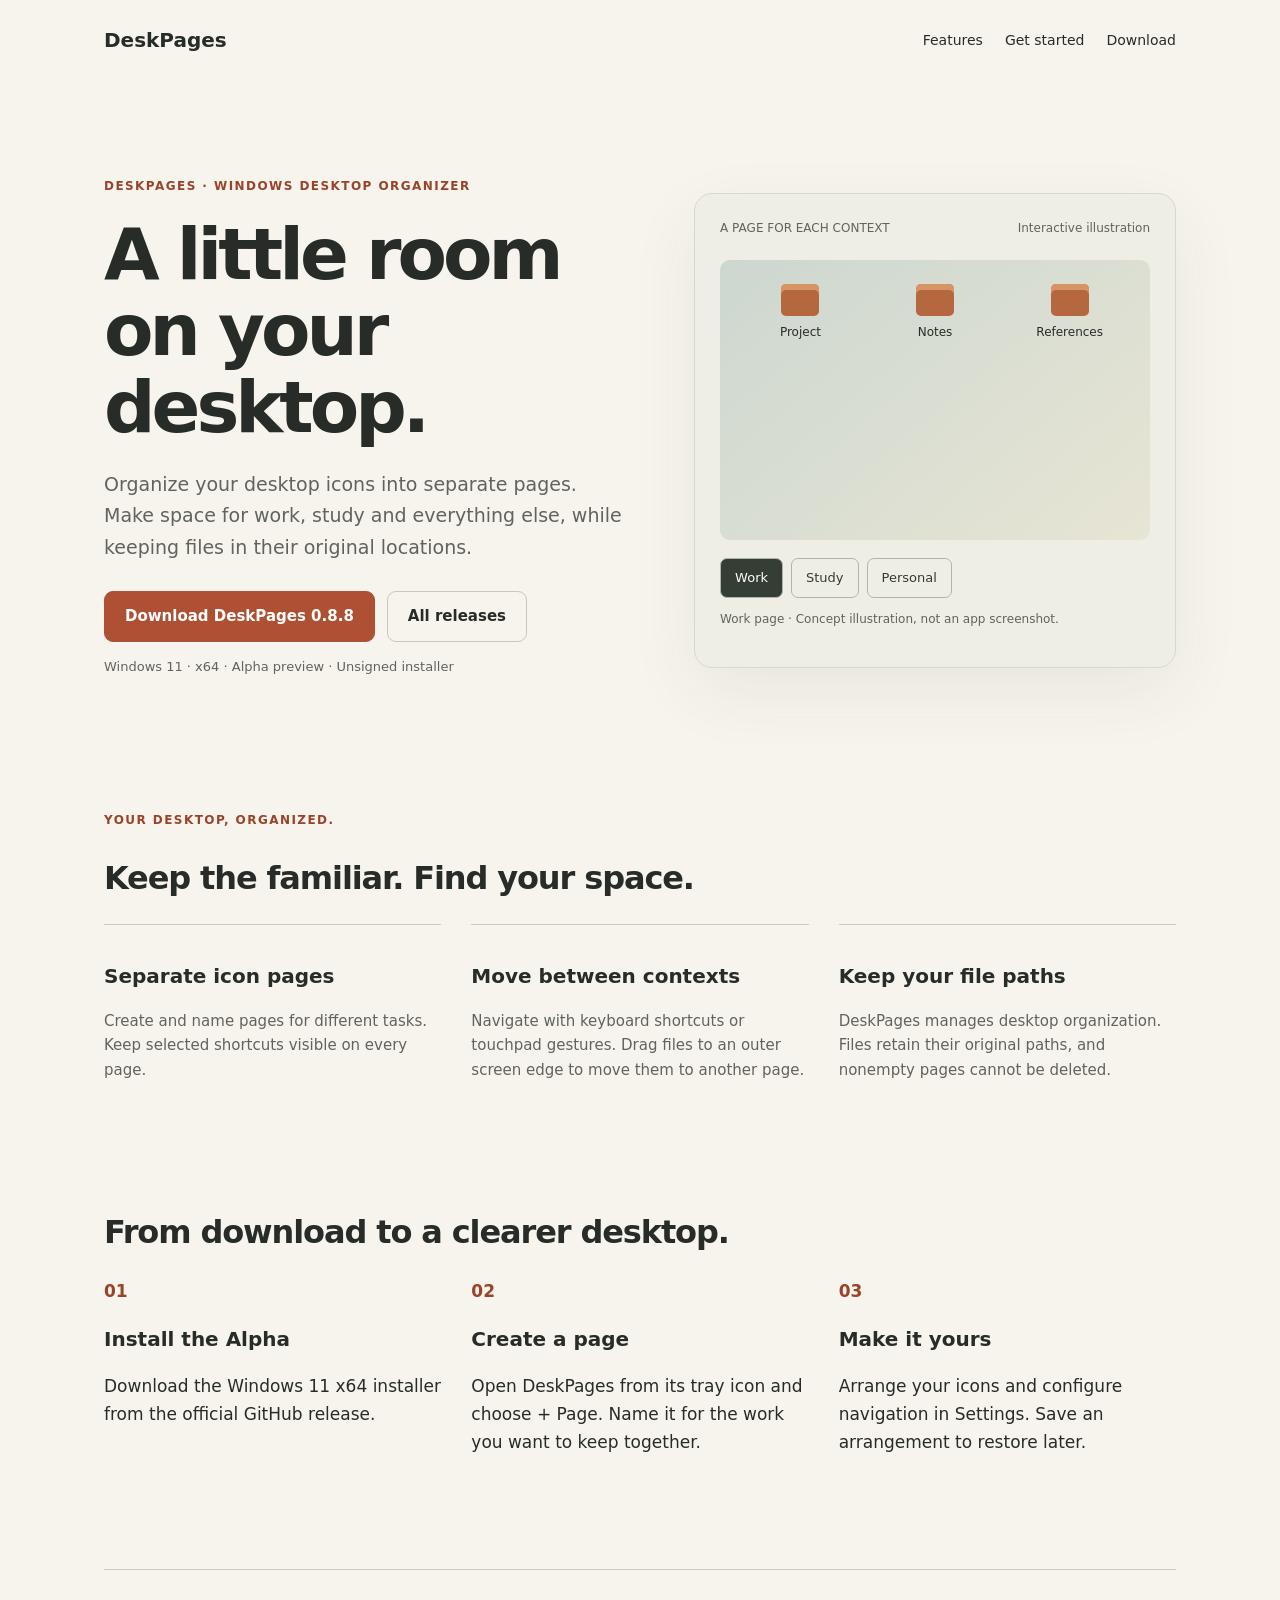
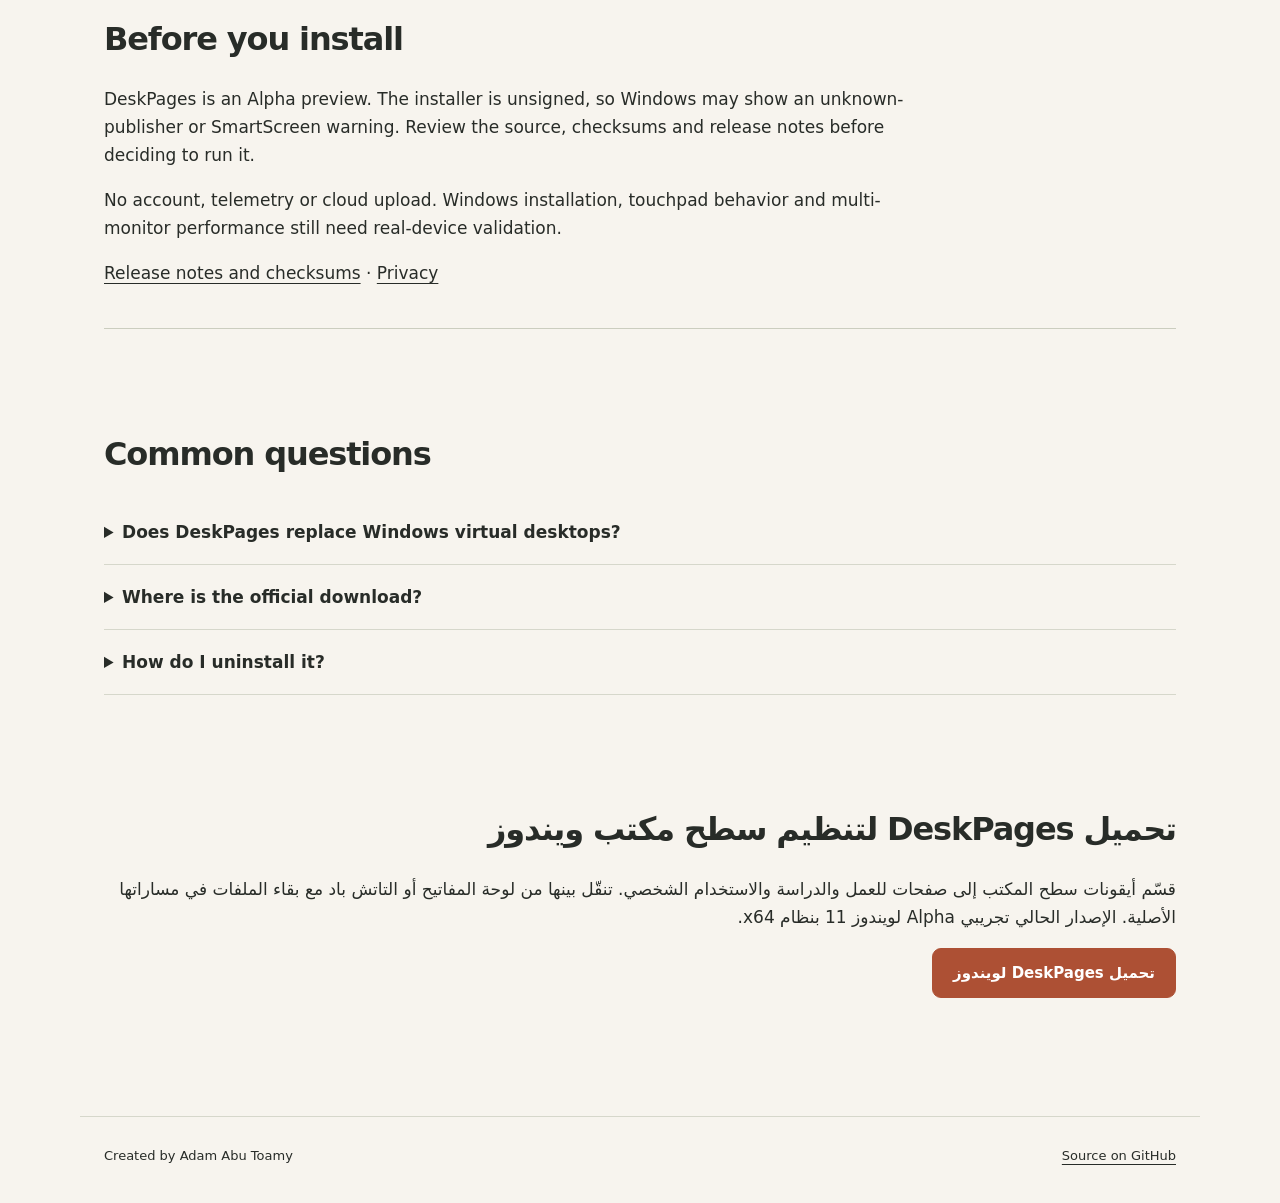
==== docs/index.html @ e6c49f16 "Add public download website and GitHub Pages deployment" ====
<!doctype html>
<html lang="en"><head><meta charset="utf-8"><meta name="viewport" content="width=device-width,initial-scale=1"><title>DeskPages — Download for Windows 11</title><meta name="description" content="Download DeskPages for Windows 11. Organize desktop icons into pages, switch with keyboard or touchpad, and keep files in their original locations."><meta name="robots" content="index,follow"><link rel="canonical" href="https://adamabutoamy.github.io/DeskPages/"><meta property="og:type" content="website"><meta property="og:title" content="DeskPages — Download for Windows 11"><meta property="og:description" content="Download DeskPages for Windows 11. Organize desktop icons into pages, switch with keyboard or touchpad, and keep files in their original locations."><meta property="og:url" content="https://adamabutoamy.github.io/DeskPages/"><meta name="twitter:card" content="summary"><link rel="stylesheet" href="marketing.css"><script type="application/ld+json">{"@context": "https://schema.org", "@type": "SoftwareApplication", "name": "DeskPages", "url": "https://adamabutoamy.github.io/DeskPages/", "downloadUrl": "https://github.com/AdamAbuToamy/DeskPages/releases/download/v0.8.8-alpha.1/DeskPages-Setup-0.8.8.exe", "softwareVersion": "0.8.8 Alpha", "operatingSystem": "Windows 11 x64", "applicationCategory": "UtilitiesApplication", "description": "Download DeskPages for Windows 11. Organize desktop icons into pages, switch with keyboard or touchpad, and keep files in their original locations.", "author": {"@type": "Person", "name": "Adam Abu Toamy"}}</script></head><body><header><a class="brand" href="https://adamabutoamy.github.io/DeskPages/">DeskPages</a><nav aria-label="Main navigation"><a href="#features">Features</a><a href="#getting-started">Get started</a><a href="#download">Download</a></nav></header><main><section class="hero"><div><span class="eyebrow">DeskPages · Windows desktop organizer</span><h1>A little room<br>on your desktop.</h1><p class="lead">Organize your desktop icons into separate pages. Make space for work, study and everything else, while keeping files in their original locations.</p><div class="actions"><a class="button primary" id="download" href="https://github.com/AdamAbuToamy/DeskPages/releases/download/v0.8.8-alpha.1/DeskPages-Setup-0.8.8.exe">Download DeskPages 0.8.8</a><a class="button" href="https://github.com/AdamAbuToamy/DeskPages/releases">All releases</a></div><p class="small">Windows 11 · x64 · Alpha preview · Unsigned installer</p></div><div class="preview"><div class="preview-top"><span>A PAGE FOR EACH CONTEXT</span><span>Interactive illustration</span></div><div class="desktop" id="desktop"><div class="icon"><span></span>Project</div><div class="icon"><span></span>Notes</div><div class="icon"><span></span>References</div></div><div class="demo-tabs" role="group" aria-label="Example desktop pages"><button type="button" aria-pressed="true" data-page="Work">Work</button><button type="button" aria-pressed="false" data-page="Study">Study</button><button type="button" aria-pressed="false" data-page="Personal">Personal</button></div><p class="caption" id="demo-caption" aria-live="polite">Work page · Concept illustration, not an app screenshot.</p></div></section>
<section class="content" id="features"><span class="eyebrow">Your desktop, organized.</span><h2>Keep the familiar. Find your space.</h2><div class="grid"><article><h3>Separate icon pages</h3><p>Create and name pages for different tasks. Keep selected shortcuts visible on every page.</p></article><article><h3>Move between contexts</h3><p>Navigate with keyboard shortcuts or touchpad gestures. Drag files to an outer screen edge to move them to another page.</p></article><article><h3>Keep your file paths</h3><p>DeskPages manages desktop organization. Files retain their original paths, and nonempty pages cannot be deleted.</p></article></div></section>
<section class="content" id="getting-started"><h2>From download to a clearer desktop.</h2><ol class="steps"><li><h3>Install the Alpha</h3><p>Download the Windows 11 x64 installer from the official GitHub release.</p></li><li><h3>Create a page</h3><p>Open DeskPages from its tray icon and choose + Page. Name it for the work you want to keep together.</p></li><li><h3>Make it yours</h3><p>Arrange your icons and configure navigation in Settings. Save an arrangement to restore later.</p></li></ol></section>
<section class="callout" id="download-notes"><h2>Before you install</h2><p>DeskPages is an Alpha preview. The installer is unsigned, so Windows may show an unknown-publisher or SmartScreen warning. Review the source, checksums and release notes before deciding to run it.</p><p>No account, telemetry or cloud upload. Windows installation, touchpad behavior and multi-monitor performance still need real-device validation.</p><p><a href="https://github.com/AdamAbuToamy/DeskPages/releases/tag/v0.8.8-alpha.1">Release notes and checksums</a> · <a href="https://github.com/AdamAbuToamy/DeskPages/blob/main/PRIVACY.txt">Privacy</a></p></section>
<section class="content"><h2>Common questions</h2><details><summary>Does DeskPages replace Windows virtual desktops?</summary><p>DeskPages organizes the icons on your original desktop into pages. It is focused on desktop files and shortcuts.</p></details><details><summary>Where is the official download?</summary><p>The download button links directly to the installer attached to the official AdamAbuToamy/DeskPages GitHub release. All releases also remain available on GitHub.</p></details><details><summary>How do I uninstall it?</summary><p>Uninstall through Windows Settings. If the agent is unavailable, use DeskPagesRescue.exe. Do not manually remove page metadata while icons are hidden.</p></details></section>
<section class="content arabic" lang="ar"><h2>تحميل DeskPages لتنظيم سطح مكتب ويندوز</h2><p>قسّم أيقونات سطح المكتب إلى صفحات للعمل والدراسة والاستخدام الشخصي. تنقّل بينها من لوحة المفاتيح أو التاتش باد مع بقاء الملفات في مساراتها الأصلية. الإصدار الحالي تجريبي Alpha لويندوز 11 بنظام x64.</p><a class="button primary" href="https://github.com/AdamAbuToamy/DeskPages/releases/download/v0.8.8-alpha.1/DeskPages-Setup-0.8.8.exe" data-download>تحميل DeskPages لويندوز</a></section>
<script src="demo.js" defer></script></main><footer><span>Created by Adam Abu Toamy</span><a href="https://github.com/AdamAbuToamy/DeskPages">Source on GitHub</a></footer></body></html>
---- docs/marketing.css ----
*{box-sizing:border-box}html{scroll-behavior:smooth}body{margin:0;background:#f7f4ee;color:#282c28;font:17px/1.65 system-ui,-apple-system,Segoe UI,sans-serif}a{color:inherit;text-underline-offset:4px}a:focus-visible,button:focus-visible{outline:3px solid #ac4e31;outline-offset:5px}header,main,footer{max-width:1120px;margin:auto;padding:24px}header{display:flex;align-items:center;justify-content:space-between;gap:20px}.brand{font-size:20px;font-weight:750;text-decoration:none}nav{display:flex;gap:22px;flex-wrap:wrap}nav a{text-decoration:none;font-size:14px}.hero{padding:65px 0 70px;display:grid;grid-template-columns:1.1fr 1fr;gap:60px;align-items:center}.eyebrow{color:#99432b;letter-spacing:.12em;font-size:12px;font-weight:750;text-transform:uppercase}h1{font-size:clamp(42px,6vw,72px);line-height:1.06;letter-spacing:-.055em;margin:18px 0 24px}h2{font-size:32px;line-height:1.2;letter-spacing:-.035em}h3{font-size:20px;line-height:1.3}.lead{font-size:19px;color:#60645c;max-width:520px}.actions{display:flex;flex-wrap:wrap;gap:12px;margin:28px 0 14px}.button{display:inline-block;border:1px solid #c8c8bb;border-radius:9px;padding:12px 20px;text-decoration:none;font-weight:650;font-size:15px}.primary{background:#ad5034;color:white;border-color:#ad5034}.small{font-size:13px;color:#60645c}.preview{border:1px solid #d8d8cc;border-radius:18px;padding:25px;background:#eeeee5;box-shadow:0 24px 70px #38382612}.preview-top{display:flex;justify-content:space-between;font-size:12px;color:#60645c;margin-bottom:22px}.demo-card{background:#fffef9;border:1px solid #deded1;padding:23px;border-radius:12px;margin:12px 0}.pill{font-size:11px;text-transform:uppercase;letter-spacing:.07em;background:#e9eee3;color:#47563d;padding:5px 9px;border-radius:20px}.demo-card h3{margin-bottom:18px}.demo-card p{font-size:14px;margin:8px 0}.next{border-top:1px solid #e4e4da;padding-top:14px}.grid{display:grid;grid-template-columns:repeat(3,1fr);gap:30px}.grid article{border-top:1px solid #cbcdbf;padding-top:18px}.grid p{font-size:15px;color:#60645c}section.content{padding:44px 0}.steps{counter-reset:item;list-style:none;padding:0;display:grid;grid-template-columns:repeat(3,1fr);gap:30px}.steps li:before{counter-increment:item;content:'0' counter(item);display:block;color:#99432b;font-weight:700}.callout{border-top:1px solid #cbcdbf;border-bottom:1px solid #cbcdbf;margin:35px 0;padding:24px 0}.callout p{max-width:820px}details{border-bottom:1px solid #d6d7cb;padding:18px 0}summary{cursor:pointer;font-weight:650}details p{max-width:800px;color:#60645c}footer{display:flex;flex-wrap:wrap;justify-content:space-between;gap:15px;font-size:13px;border-top:1px solid #d6d7cb;margin-top:50px;padding-top:28px;padding-bottom:36px}.arabic{direction:rtl;text-align:right}.desktop{min-height:280px;border-radius:10px;background:linear-gradient(140deg,#cdd7d0,#e7e5d4);padding:24px;display:grid;grid-template-columns:repeat(3,1fr);align-content:start;gap:22px}.icon{text-align:center;font-size:12px}.icon span{display:block;width:38px;height:32px;background:#b56840;border-radius:5px;margin:0 auto 7px;box-shadow:inset 0 6px #d79564}.demo-tabs{display:flex;gap:8px;margin-top:18px}.demo-tabs button{background:transparent;border:1px solid #aeb6aa;padding:8px 14px;border-radius:7px;color:#343b32;font:inherit;font-size:13px;cursor:pointer}.demo-tabs button[aria-pressed=true]{background:#343e34;color:white}.caption{font-size:12px;color:#60645c;margin-top:12px}@media(max-width:740px){header,main,footer{padding-left:20px;padding-right:20px}.hero{grid-template-columns:1fr;gap:30px;padding-top:35px}.grid,.steps{grid-template-columns:1fr;gap:16px}.hero h1{max-width:520px}nav{gap:12px}.preview{padding:18px}section.content{padding:25px 0}}@media(prefers-reduced-motion:reduce){html{scroll-behavior:auto}}
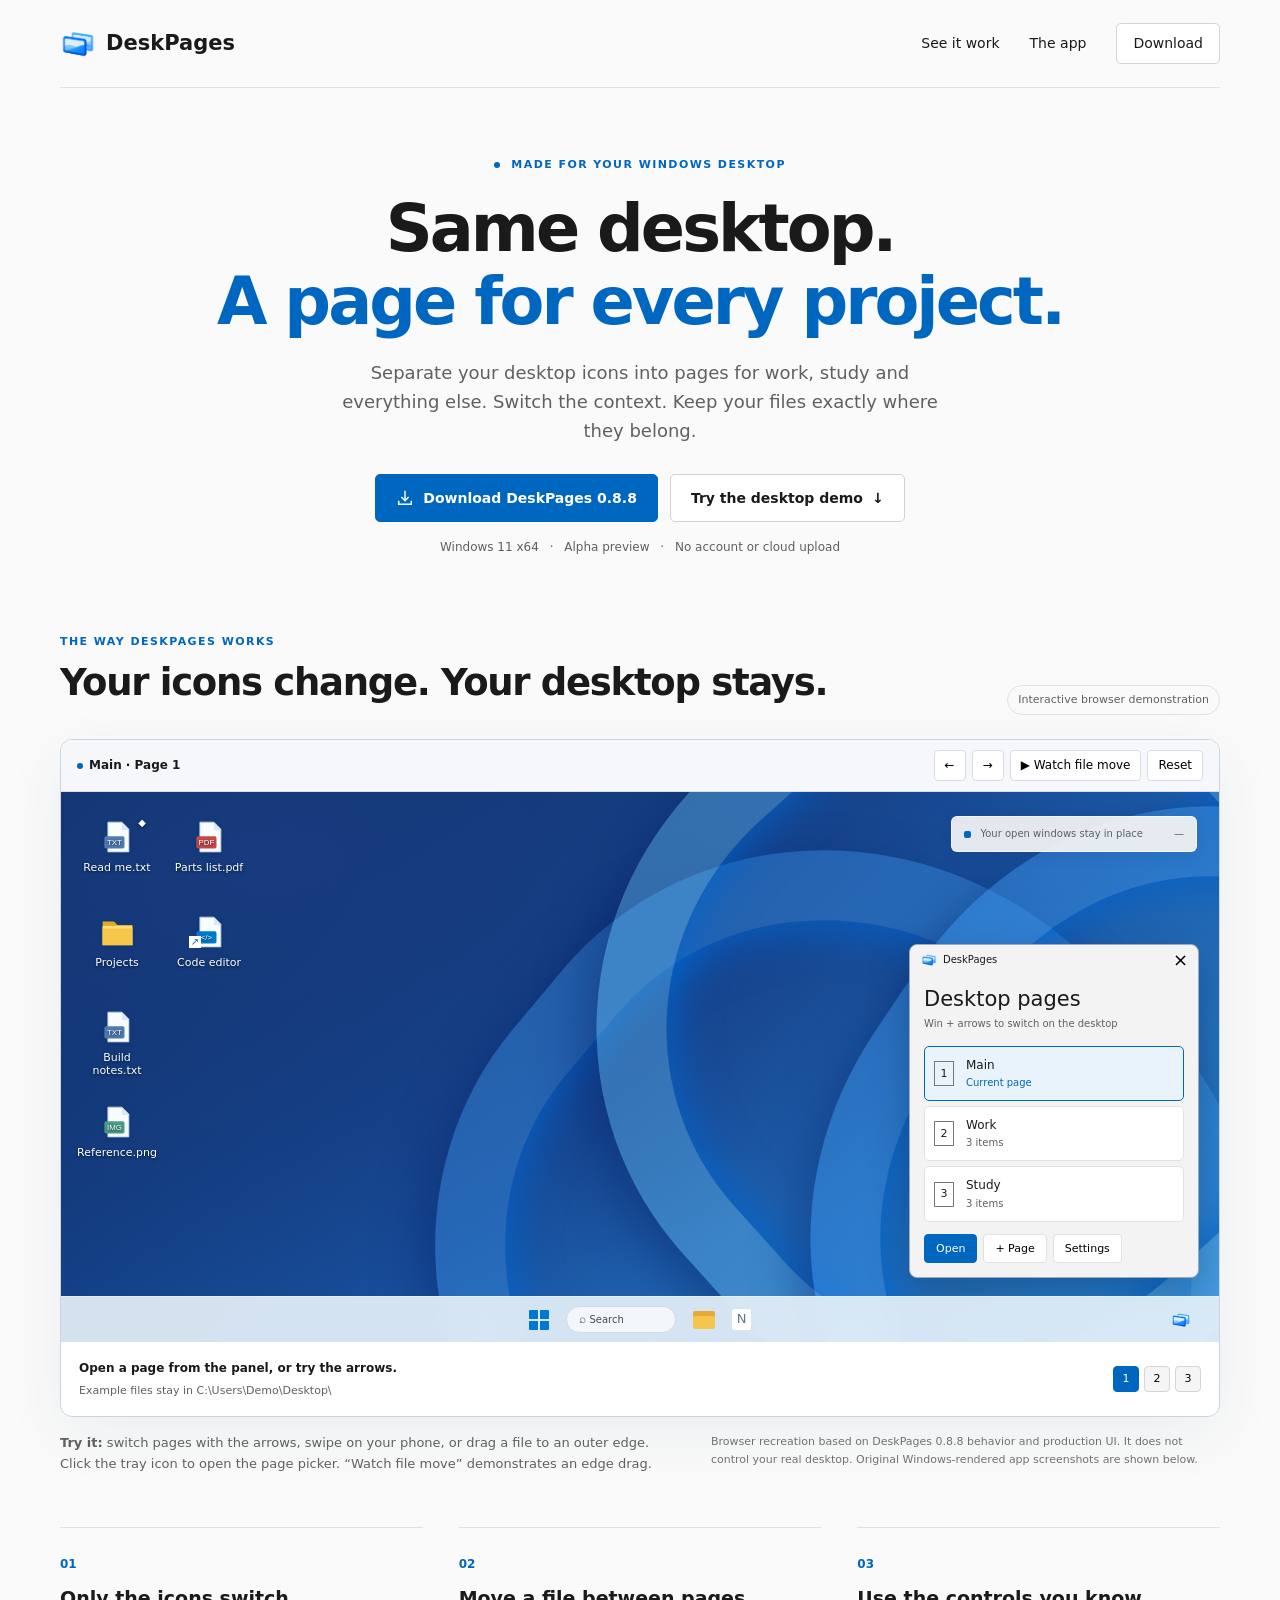
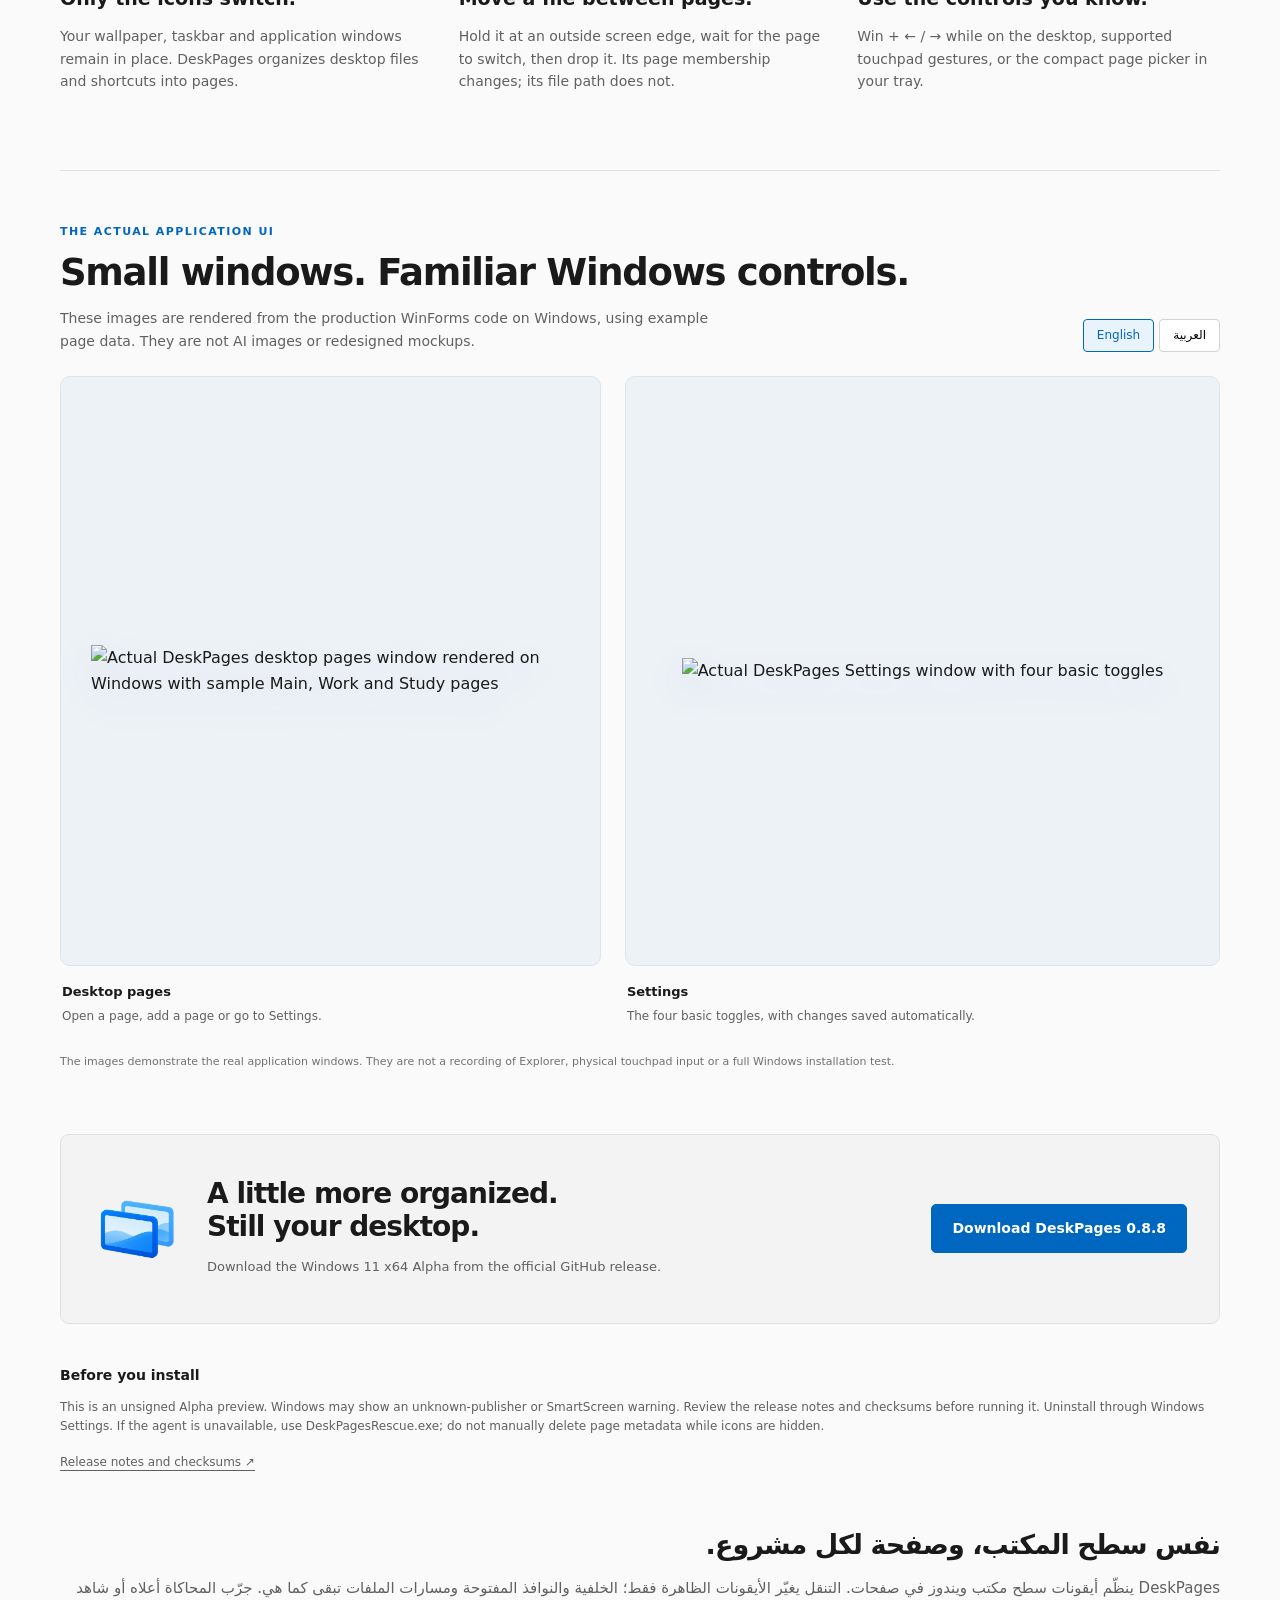
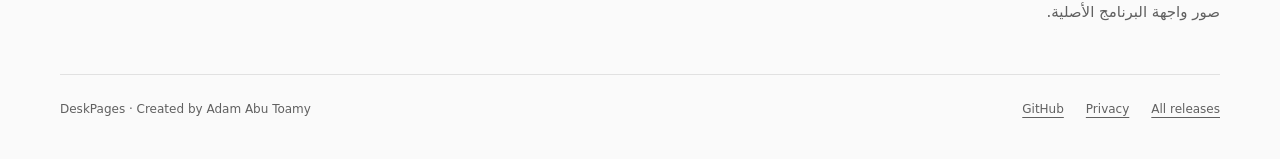
==== commit e463133a: "Match website to native DeskPages design and demonstrate actual page behavior" ====
--- a/docs/index.html
+++ b/docs/index.html
@@ -1,8 +1,24 @@
 <!doctype html>
-<html lang="en"><head><meta charset="utf-8"><meta name="viewport" content="width=device-width,initial-scale=1"><title>DeskPages — Download for Windows 11</title><meta name="description" content="Download DeskPages for Windows 11. Organize desktop icons into pages, switch with keyboard or touchpad, and keep files in their original locations."><meta name="robots" content="index,follow"><link rel="canonical" href="https://adamabutoamy.github.io/DeskPages/"><meta property="og:type" content="website"><meta property="og:title" content="DeskPages — Download for Windows 11"><meta property="og:description" content="Download DeskPages for Windows 11. Organize desktop icons into pages, switch with keyboard or touchpad, and keep files in their original locations."><meta property="og:url" content="https://adamabutoamy.github.io/DeskPages/"><meta name="twitter:card" content="summary"><link rel="stylesheet" href="marketing.css"><script type="application/ld+json">{"@context": "https://schema.org", "@type": "SoftwareApplication", "name": "DeskPages", "url": "https://adamabutoamy.github.io/DeskPages/", "downloadUrl": "https://github.com/AdamAbuToamy/DeskPages/releases/download/v0.8.8-alpha.1/DeskPages-Setup-0.8.8.exe", "softwareVersion": "0.8.8 Alpha", "operatingSystem": "Windows 11 x64", "applicationCategory": "UtilitiesApplication", "description": "Download DeskPages for Windows 11. Organize desktop icons into pages, switch with keyboard or touchpad, and keep files in their original locations.", "author": {"@type": "Person", "name": "Adam Abu Toamy"}}</script></head><body><header><a class="brand" href="https://adamabutoamy.github.io/DeskPages/">DeskPages</a><nav aria-label="Main navigation"><a href="#features">Features</a><a href="#getting-started">Get started</a><a href="#download">Download</a></nav></header><main><section class="hero"><div><span class="eyebrow">DeskPages · Windows desktop organizer</span><h1>A little room<br>on your desktop.</h1><p class="lead">Organize your desktop icons into separate pages. Make space for work, study and everything else, while keeping files in their original locations.</p><div class="actions"><a class="button primary" id="download" href="https://github.com/AdamAbuToamy/DeskPages/releases/download/v0.8.8-alpha.1/DeskPages-Setup-0.8.8.exe">Download DeskPages 0.8.8</a><a class="button" href="https://github.com/AdamAbuToamy/DeskPages/releases">All releases</a></div><p class="small">Windows 11 · x64 · Alpha preview · Unsigned installer</p></div><div class="preview"><div class="preview-top"><span>A PAGE FOR EACH CONTEXT</span><span>Interactive illustration</span></div><div class="desktop" id="desktop"><div class="icon"><span></span>Project</div><div class="icon"><span></span>Notes</div><div class="icon"><span></span>References</div></div><div class="demo-tabs" role="group" aria-label="Example desktop pages"><button type="button" aria-pressed="true" data-page="Work">Work</button><button type="button" aria-pressed="false" data-page="Study">Study</button><button type="button" aria-pressed="false" data-page="Personal">Personal</button></div><p class="caption" id="demo-caption" aria-live="polite">Work page · Concept illustration, not an app screenshot.</p></div></section>
-<section class="content" id="features"><span class="eyebrow">Your desktop, organized.</span><h2>Keep the familiar. Find your space.</h2><div class="grid"><article><h3>Separate icon pages</h3><p>Create and name pages for different tasks. Keep selected shortcuts visible on every page.</p></article><article><h3>Move between contexts</h3><p>Navigate with keyboard shortcuts or touchpad gestures. Drag files to an outer screen edge to move them to another page.</p></article><article><h3>Keep your file paths</h3><p>DeskPages manages desktop organization. Files retain their original paths, and nonempty pages cannot be deleted.</p></article></div></section>
-<section class="content" id="getting-started"><h2>From download to a clearer desktop.</h2><ol class="steps"><li><h3>Install the Alpha</h3><p>Download the Windows 11 x64 installer from the official GitHub release.</p></li><li><h3>Create a page</h3><p>Open DeskPages from its tray icon and choose + Page. Name it for the work you want to keep together.</p></li><li><h3>Make it yours</h3><p>Arrange your icons and configure navigation in Settings. Save an arrangement to restore later.</p></li></ol></section>
-<section class="callout" id="download-notes"><h2>Before you install</h2><p>DeskPages is an Alpha preview. The installer is unsigned, so Windows may show an unknown-publisher or SmartScreen warning. Review the source, checksums and release notes before deciding to run it.</p><p>No account, telemetry or cloud upload. Windows installation, touchpad behavior and multi-monitor performance still need real-device validation.</p><p><a href="https://github.com/AdamAbuToamy/DeskPages/releases/tag/v0.8.8-alpha.1">Release notes and checksums</a> · <a href="https://github.com/AdamAbuToamy/DeskPages/blob/main/PRIVACY.txt">Privacy</a></p></section>
-<section class="content"><h2>Common questions</h2><details><summary>Does DeskPages replace Windows virtual desktops?</summary><p>DeskPages organizes the icons on your original desktop into pages. It is focused on desktop files and shortcuts.</p></details><details><summary>Where is the official download?</summary><p>The download button links directly to the installer attached to the official AdamAbuToamy/DeskPages GitHub release. All releases also remain available on GitHub.</p></details><details><summary>How do I uninstall it?</summary><p>Uninstall through Windows Settings. If the agent is unavailable, use DeskPagesRescue.exe. Do not manually remove page metadata while icons are hidden.</p></details></section>
-<section class="content arabic" lang="ar"><h2>تحميل DeskPages لتنظيم سطح مكتب ويندوز</h2><p>قسّم أيقونات سطح المكتب إلى صفحات للعمل والدراسة والاستخدام الشخصي. تنقّل بينها من لوحة المفاتيح أو التاتش باد مع بقاء الملفات في مساراتها الأصلية. الإصدار الحالي تجريبي Alpha لويندوز 11 بنظام x64.</p><a class="button primary" href="https://github.com/AdamAbuToamy/DeskPages/releases/download/v0.8.8-alpha.1/DeskPages-Setup-0.8.8.exe" data-download>تحميل DeskPages لويندوز</a></section>
-<script src="demo.js" defer></script></main><footer><span>Created by Adam Abu Toamy</span><a href="https://github.com/AdamAbuToamy/DeskPages">Source on GitHub</a></footer></body></html>
+<html lang="en"><head><meta charset="utf-8"><meta name="viewport" content="width=device-width,initial-scale=1"><title>DeskPages — Download for Windows 11</title><meta name="description" content="Download DeskPages for Windows 11. Organize desktop icons into pages, switch with keyboard or touchpad, and keep files in their original locations."><meta name="robots" content="index,follow"><link rel="canonical" href="https://adamabutoamy.github.io/DeskPages/"><meta property="og:type" content="website"><meta property="og:title" content="DeskPages — Download for Windows 11"><meta property="og:description" content="Download DeskPages for Windows 11. Organize desktop icons into pages, switch with keyboard or touchpad, and keep files in their original locations."><meta property="og:url" content="https://adamabutoamy.github.io/DeskPages/"><meta name="twitter:card" content="summary"><link rel="stylesheet" href="marketing.css"><script type="application/ld+json">{"@context": "https://schema.org", "@type": "SoftwareApplication", "name": "DeskPages", "url": "https://adamabutoamy.github.io/DeskPages/", "downloadUrl": "https://github.com/AdamAbuToamy/DeskPages/releases/download/v0.8.8-alpha.1/DeskPages-Setup-0.8.8.exe", "softwareVersion": "0.8.8 Alpha", "operatingSystem": "Windows 11 x64", "applicationCategory": "UtilitiesApplication", "description": "Download DeskPages for Windows 11. Organize desktop icons into pages, switch with keyboard or touchpad, and keep files in their original locations.", "author": {"@type": "Person", "name": "Adam Abu Toamy"}}</script></head><body>
+<header class="site-header"><a class="brand" href="./"><img src="assets/DeskPages.png" alt="" width="36" height="36">DeskPages</a><nav aria-label="Main navigation"><a href="#demo">See it work</a><a href="#real-ui">The app</a><a class="nav-download" href="#download">Download</a></nav></header>
+<main>
+<section class="hero"><div class="hero-copy"><span class="eyebrow"><span class="status-dot"></span> MADE FOR YOUR WINDOWS DESKTOP</span><h1>Same desktop.<br><span>A page for every project.</span></h1><p>Separate your desktop icons into pages for work, study and everything else. Switch the context. Keep your files exactly where they belong.</p><div class="actions"><a class="button primary" id="download" href="https://github.com/AdamAbuToamy/DeskPages/releases/download/v0.8.8-alpha.1/DeskPages-Setup-0.8.8.exe"><svg viewBox="0 0 20 20" aria-hidden="true"><path d="M10 2v11m-4-4 4 4 4-4M3 13v4h14v-4"/></svg>Download DeskPages 0.8.8</a><a class="button secondary" href="#demo">Try the desktop demo <span aria-hidden="true">↓</span></a></div><p class="release-note">Windows 11 x64 <span>·</span> Alpha preview <span>·</span> No account or cloud upload</p></div></section>
+<section id="demo" class="demo-section" aria-labelledby="demo-heading"><div class="section-top"><div><span class="eyebrow">THE WAY DESKPAGES WORKS</span><h2 id="demo-heading">Your icons change. Your desktop stays.</h2></div><span class="demo-label">Interactive browser demonstration</span></div>
+<div class="demo-shell"><div class="demo-toolbar"><div class="desktop-label"><span class="live-dot"></span><span id="page-label">Main · Page 1</span></div><div class="demo-navigation"><button id="previous" aria-label="Previous desktop page">←</button><button id="next" aria-label="Next desktop page">→</button><button id="replay">▶ Watch file move</button><button id="reset-demo">Reset</button></div></div>
+<div id="desktop" class="desktop" tabindex="0" role="group" aria-label="Interactive desktop. Use left and right arrows or swipe to change pages."><div class="wallpaper" aria-hidden="true"><div class="ribbon r1"></div><div class="ribbon r2"></div><div class="ribbon r3"></div></div><div id="icon-stage" class="icon-stage"></div>
+<div class="edge-zone edge-left" data-edge="-1" aria-label="Drag a file here for the previous page"></div><div class="edge-zone edge-right" data-edge="1" aria-label="Drag a file here for the next page"></div>
+<div class="unchanged-window" aria-hidden="true"><span class="window-dot"></span><span>Your open windows stay in place</span><span>—</span></div>
+<div id="hud" class="page-hud" aria-hidden="true"><span id="hud-number">1</span><i></i></div>
+<div id="page-panel" class="native-panel"><div class="window-title"><img src="assets/DeskPages.png" alt="" width="16" height="16"><span>DeskPages</span><button id="close-panel" aria-label="Close desktop pages panel">×</button></div><div class="panel-body"><h3>Desktop pages</h3><p>Win + arrows to switch on the desktop</p><div id="page-list" class="page-list"></div><div class="native-actions"><button id="open-page" class="win-primary">Open</button><button id="add-page">+ Page</button><button id="open-settings">Settings</button></div></div></div>
+<div id="settings-panel" class="native-panel settings-panel" hidden><div class="window-title"><span>DeskPages settings</span><button id="close-settings" aria-label="Close settings">×</button></div><div class="panel-body"><h3>Settings</h3><p>DeskPages · changes save automatically</p><div class="setting-row"><div>Language<small>Application language</small></div><span class="select-look">English ⌄</span></div><label class="setting-row"><span>Touchpad swipe<small>Switch pages with a supported gesture</small></span><input id="swipe-enabled" type="checkbox" role="switch" checked></label><label class="setting-row"><span>Drag between pages<small>Hold files at the screen edge</small></span><input id="drag-enabled" type="checkbox" role="switch" checked></label><label class="setting-row"><span>Page animation<small>Slide when changing pages</small></span><input id="animation-enabled" type="checkbox" role="switch" checked></label><label class="setting-row"><span>Page number<small>Briefly show the current page</small></span><input id="number-enabled" type="checkbox" role="switch" checked></label><p class="saved-note">Demo preferences apply to this preview.</p></div></div>
+<div class="taskbar"><div class="taskbar-centre"><span class="windows-logo" aria-label="Windows"></span><span class="search-pill">⌕ <span>Search</span></span><span class="task-folder" aria-hidden="true"></span><span class="task-app" aria-hidden="true">N</span></div><button id="tray-button" class="tray-button" aria-label="Open DeskPages from the tray"><img src="assets/DeskPages.png" alt="" width="20" height="20"></button></div>
+<div id="demo-cursor" class="demo-cursor" hidden aria-hidden="true">↖<span>Build notes.txt</span></div></div>
+<div class="demo-status"><div><strong id="demo-action" aria-live="polite">Open a page from the panel, or try the arrows.</strong><span id="path-label">Example files stay in C:\Users\Demo\Desktop\</span></div><div class="demo-pagination" id="pagination" aria-label="Desktop pages"></div></div></div>
+<div class="demo-explainer"><p><strong>Try it:</strong> switch pages with the arrows, swipe on your phone, or drag a file to an outer edge. Click the tray icon to open the page picker. “Watch file move” demonstrates an edge drag.</p><p class="disclosure">Browser recreation based on DeskPages 0.8.8 behavior and production UI. It does not control your real desktop. Original Windows-rendered app screenshots are shown below.</p></div>
+</section>
+<section class="behavior-grid"><article><span class="feature-number">01</span><h3>Only the icons switch.</h3><p>Your wallpaper, taskbar and application windows remain in place. DeskPages organizes desktop files and shortcuts into pages.</p></article><article><span class="feature-number">02</span><h3>Move a file between pages.</h3><p>Hold it at an outside screen edge, wait for the page to switch, then drop it. Its page membership changes; its file path does not.</p></article><article><span class="feature-number">03</span><h3>Use the controls you know.</h3><p>Win + ← / → while on the desktop, supported touchpad gestures, or the compact page picker in your tray.</p></article></section>
+<section id="real-ui" class="real-ui"><div class="section-top"><div><span class="eyebrow">THE ACTUAL APPLICATION UI</span><h2>Small windows. Familiar Windows controls.</h2><p>These images are rendered from the production WinForms code on Windows, using example page data. They are not AI images or redesigned mockups.</p></div><div class="language-toggle" aria-label="Screenshot language"><button data-screenshot-language="en" aria-pressed="true">English</button><button data-screenshot-language="ar" aria-pressed="false">العربية</button></div></div><div class="screenshot-grid"><figure><div class="screenshot-backdrop"><img id="pages-screenshot" src="assets/ui/pages-en.png" alt="Actual DeskPages desktop pages window rendered on Windows with sample Main, Work and Study pages" loading="lazy"></div><figcaption><strong>Desktop pages</strong><span>Open a page, add a page or go to Settings.</span></figcaption></figure><figure><div class="screenshot-backdrop"><img id="settings-screenshot" src="assets/ui/settings-en.png" alt="Actual DeskPages Settings window with four basic toggles" loading="lazy"></div><figcaption><strong>Settings</strong><span>The four basic toggles, with changes saved automatically.</span></figcaption></figure></div><p class="disclosure">The images demonstrate the real application windows. They are not a recording of Explorer, physical touchpad input or a full Windows installation test.</p></section>
+<section class="download-section"><img class="large-logo" src="assets/DeskPages.png" width="88" height="88" alt="DeskPages app icon"><div><h2>A little more organized.<br>Still your desktop.</h2><p>Download the Windows 11 x64 Alpha from the official GitHub release.</p></div><a class="button primary" data-download href="https://github.com/AdamAbuToamy/DeskPages/releases/download/v0.8.8-alpha.1/DeskPages-Setup-0.8.8.exe">Download DeskPages 0.8.8</a></section>
+<section class="installation-notes"><h3>Before you install</h3><p>This is an unsigned Alpha preview. Windows may show an unknown-publisher or SmartScreen warning. Review the release notes and checksums before running it. Uninstall through Windows Settings. If the agent is unavailable, use DeskPagesRescue.exe; do not manually delete page metadata while icons are hidden.</p><a href="https://github.com/AdamAbuToamy/DeskPages/releases/tag/v0.8.8-alpha.1">Release notes and checksums ↗</a></section>
+<section class="arabic-summary" lang="ar" dir="rtl"><h2>نفس سطح المكتب، وصفحة لكل مشروع.</h2><p>DeskPages ينظّم أيقونات سطح مكتب ويندوز في صفحات. التنقل يغيّر الأيقونات الظاهرة فقط؛ الخلفية والنوافذ المفتوحة ومسارات الملفات تبقى كما هي. جرّب المحاكاة أعلاه أو شاهد صور واجهة البرنامج الأصلية.</p></section>
+</main><footer><span>DeskPages · Created by Adam Abu Toamy</span><div><a href="https://github.com/AdamAbuToamy/DeskPages">GitHub</a><a href="https://github.com/AdamAbuToamy/DeskPages/blob/main/PRIVACY.txt">Privacy</a><a href="https://github.com/AdamAbuToamy/DeskPages/releases">All releases</a></div></footer><script src="demo.js" defer></script></body></html>
--- a/docs/marketing.css
+++ b/docs/marketing.css
@@ -1 +1 @@
-*{box-sizing:border-box}html{scroll-behavior:smooth}body{margin:0;background:#f7f4ee;color:#282c28;font:17px/1.65 system-ui,-apple-system,Segoe UI,sans-serif}a{color:inherit;text-underline-offset:4px}a:focus-visible,button:focus-visible{outline:3px solid #ac4e31;outline-offset:5px}header,main,footer{max-width:1120px;margin:auto;padding:24px}header{display:flex;align-items:center;justify-content:space-between;gap:20px}.brand{font-size:20px;font-weight:750;text-decoration:none}nav{display:flex;gap:22px;flex-wrap:wrap}nav a{text-decoration:none;font-size:14px}.hero{padding:65px 0 70px;display:grid;grid-template-columns:1.1fr 1fr;gap:60px;align-items:center}.eyebrow{color:#99432b;letter-spacing:.12em;font-size:12px;font-weight:750;text-transform:uppercase}h1{font-size:clamp(42px,6vw,72px);line-height:1.06;letter-spacing:-.055em;margin:18px 0 24px}h2{font-size:32px;line-height:1.2;letter-spacing:-.035em}h3{font-size:20px;line-height:1.3}.lead{font-size:19px;color:#60645c;max-width:520px}.actions{display:flex;flex-wrap:wrap;gap:12px;margin:28px 0 14px}.button{display:inline-block;border:1px solid #c8c8bb;border-radius:9px;padding:12px 20px;text-decoration:none;font-weight:650;font-size:15px}.primary{background:#ad5034;color:white;border-color:#ad5034}.small{font-size:13px;color:#60645c}.preview{border:1px solid #d8d8cc;border-radius:18px;padding:25px;background:#eeeee5;box-shadow:0 24px 70px #38382612}.preview-top{display:flex;justify-content:space-between;font-size:12px;color:#60645c;margin-bottom:22px}.demo-card{background:#fffef9;border:1px solid #deded1;padding:23px;border-radius:12px;margin:12px 0}.pill{font-size:11px;text-transform:uppercase;letter-spacing:.07em;background:#e9eee3;color:#47563d;padding:5px 9px;border-radius:20px}.demo-card h3{margin-bottom:18px}.demo-card p{font-size:14px;margin:8px 0}.next{border-top:1px solid #e4e4da;padding-top:14px}.grid{display:grid;grid-template-columns:repeat(3,1fr);gap:30px}.grid article{border-top:1px solid #cbcdbf;padding-top:18px}.grid p{font-size:15px;color:#60645c}section.content{padding:44px 0}.steps{counter-reset:item;list-style:none;padding:0;display:grid;grid-template-columns:repeat(3,1fr);gap:30px}.steps li:before{counter-increment:item;content:'0' counter(item);display:block;color:#99432b;font-weight:700}.callout{border-top:1px solid #cbcdbf;border-bottom:1px solid #cbcdbf;margin:35px 0;padding:24px 0}.callout p{max-width:820px}details{border-bottom:1px solid #d6d7cb;padding:18px 0}summary{cursor:pointer;font-weight:650}details p{max-width:800px;color:#60645c}footer{display:flex;flex-wrap:wrap;justify-content:space-between;gap:15px;font-size:13px;border-top:1px solid #d6d7cb;margin-top:50px;padding-top:28px;padding-bottom:36px}.arabic{direction:rtl;text-align:right}.desktop{min-height:280px;border-radius:10px;background:linear-gradient(140deg,#cdd7d0,#e7e5d4);padding:24px;display:grid;grid-template-columns:repeat(3,1fr);align-content:start;gap:22px}.icon{text-align:center;font-size:12px}.icon span{display:block;width:38px;height:32px;background:#b56840;border-radius:5px;margin:0 auto 7px;box-shadow:inset 0 6px #d79564}.demo-tabs{display:flex;gap:8px;margin-top:18px}.demo-tabs button{background:transparent;border:1px solid #aeb6aa;padding:8px 14px;border-radius:7px;color:#343b32;font:inherit;font-size:13px;cursor:pointer}.demo-tabs button[aria-pressed=true]{background:#343e34;color:white}.caption{font-size:12px;color:#60645c;margin-top:12px}@media(max-width:740px){header,main,footer{padding-left:20px;padding-right:20px}.hero{grid-template-columns:1fr;gap:30px;padding-top:35px}.grid,.steps{grid-template-columns:1fr;gap:16px}.hero h1{max-width:520px}nav{gap:12px}.preview{padding:18px}section.content{padding:25px 0}}@media(prefers-reduced-motion:reduce){html{scroll-behavior:auto}}+:root{--accent:#0067c0;--canvas:#f3f3f3;--ink:#1a1a1a;--muted:#606060;--line:#e1e1e1}*{box-sizing:border-box}html{scroll-behavior:smooth}body{margin:0;background:#fafafa;color:var(--ink);font:16px/1.6 'Segoe UI',system-ui,sans-serif}button,a,input{ -webkit-tap-highlight-color:transparent}button{font:inherit;cursor:pointer}button:disabled{opacity:.45;cursor:default}a{color:inherit;text-underline-offset:4px}button:focus-visible,a:focus-visible,input:focus-visible{outline:3px solid #60b3fa;outline-offset:4px}button[hidden],[hidden]{display:none!important}.site-header,main,footer{width:min(1160px,calc(100% - 64px));margin:auto}.site-header{height:88px;display:flex;align-items:center;justify-content:space-between;gap:24px;border-bottom:1px solid var(--line)}.brand{display:flex;gap:10px;align-items:center;font-size:21px;font-weight:650;text-decoration:none}.brand img{object-fit:contain}nav{display:flex;gap:30px;align-items:center}nav a{font-size:14px;text-decoration:none}.nav-download{background:white;border:1px solid #d4d4d4;padding:8px 16px;border-radius:5px}.hero{text-align:center;padding:68px 10px 42px}.hero-copy{max-width:850px;margin:auto}.eyebrow{display:block;font-size:11px;letter-spacing:.13em;font-weight:650;color:var(--accent)}.status-dot,.live-dot{display:inline-block;width:6px;height:6px;border-radius:100%;background:var(--accent);margin-right:6px;vertical-align:middle}h1{font-size:clamp(38px,5.1vw,66px);font-weight:600;line-height:1.13;letter-spacing:-.045em;margin:18px 0 20px}h1 span{color:var(--accent)}.hero p{max-width:640px;margin:0 auto;color:var(--muted);font-size:18px}.actions{display:flex;justify-content:center;gap:12px;flex-wrap:wrap;margin:28px 0 16px}.button{display:inline-flex;align-items:center;justify-content:center;gap:9px;padding:12px 20px;border-radius:5px;font-size:14px;font-weight:600;text-decoration:none;border:1px solid #d2d2d2;min-height:46px}.button.primary,.win-primary{background:var(--accent);color:white;border-color:var(--accent)}.button.secondary{background:white}.button:hover{filter:brightness(.96)}.button svg{width:18px;height:18px;fill:none;stroke:currentColor;stroke-width:1.6}.hero .release-note{font-size:12px}.release-note span{padding:0 7px}.section-top{display:flex;justify-content:space-between;align-items:end;gap:28px;margin-bottom:24px}h2{font-size:clamp(26px,3.1vw,37px);font-weight:600;line-height:1.2;letter-spacing:-.035em;margin:10px 0}h3{font-weight:600;line-height:1.3}.section-top p{max-width:680px;color:var(--muted);font-size:14px;margin:12px 0 0}.demo-section{padding-top:34px;scroll-margin-top:20px}.demo-label{font-size:11px;white-space:nowrap;color:var(--muted);border:1px solid var(--line);padding:5px 10px;border-radius:20px}.demo-shell{border:1px solid #cbd5e0;border-radius:12px;overflow:hidden;background:white;box-shadow:0 18px 60px #173a6410}.demo-toolbar{display:flex;align-items:center;justify-content:space-between;gap:12px;padding:10px 16px;background:#f5f7fa;border-bottom:1px solid #d6dfe8;font-size:12px}.desktop-label{display:flex;align-items:center;font-weight:600}.demo-navigation{display:flex;gap:6px}.demo-navigation button{padding:5px 10px;min-width:30px;border:1px solid #d8dce2;border-radius:4px;background:white;font-size:12px}.desktop{position:relative;height:550px;overflow:hidden;background:#123f85;touch-action:pan-y;outline-offset:-4px!important;isolation:isolate}.wallpaper{position:absolute;inset:0;background:radial-gradient(ellipse at 18% 12%,#173b7e,transparent 65%),linear-gradient(140deg,#0b285e,#184d9a 50%,#2e8bd4);overflow:hidden}.ribbon{position:absolute;width:70%;height:140%;border-radius:45%;border:70px solid #388cde70;box-shadow:inset 0 0 50px #0065d0,0 20px 50px #051e6570;transform:rotate(40deg);top:15%;left:33%}.r2{left:48%;top:-28%;border-color:#62b8ee65;transform:rotate(48deg);width:65%}.r3{left:67%;top:3%;border-color:#398ee37a;transform:rotate(34deg);width:60%}.icon-stage{position:absolute;inset:0 0 48px;z-index:2;overflow:hidden}.icon-layer{position:absolute;inset:0;display:grid;grid-auto-flow:column;grid-template-rows:repeat(4,91px);grid-auto-columns:88px;gap:4px;padding:20px 14px;align-content:start;justify-content:start}.file-icon{height:90px;width:84px;display:flex;flex-direction:column;align-items:center;justify-content:start;gap:6px;border:1px solid transparent;background:transparent;color:white;border-radius:3px;text-align:center;font-size:11px;line-height:1.2;padding:6px 2px;text-shadow:0 1px 3px #05172a;position:relative}.file-icon:hover,.file-icon.selected{background:#b8dbff33;border-color:#d6eaff66}.file-icon svg{display:block;width:35px;height:36px;filter:drop-shadow(0 1px 2px #05172a33)}.file-icon .shortcut{position:absolute;top:28px;left:21px;background:white;color:#0067c0;text-shadow:none;font-size:10px;line-height:12px;width:12px}.file-icon .pinned{position:absolute;right:12px;top:4px;font-size:10px}.unchanged-window{position:absolute;top:24px;right:22px;display:flex;gap:9px;align-items:center;background:#f5f5f5ed;color:#59616b;border:1px solid #ffffff9c;border-radius:6px;font-size:10px;padding:9px 12px;z-index:3;box-shadow:0 3px 15px #061d4d14}.window-dot{width:7px;height:7px;border-radius:2px;background:#0067c0}.unchanged-window span:last-child{margin-left:22px}.native-panel{position:absolute;right:20px;bottom:64px;width:290px;z-index:6;background:var(--canvas);border:1px solid #9daab9;border-radius:8px;box-shadow:0 18px 40px #05214c55;color:var(--ink);overflow:hidden;font-size:12px}.window-title{display:flex;gap:6px;align-items:center;height:30px;padding-left:11px;font-size:10px}.window-title button{margin-left:auto;align-self:stretch;width:35px;background:transparent;border:0;font-size:18px}.window-title button:hover{background:#c42b1c;color:white}.panel-body{padding:11px 14px 14px}.panel-body h3{font-size:21px;font-weight:400;margin:0 0 3px}.panel-body>p{font-size:10px;color:var(--muted);margin:0 0 14px}.page-list{display:flex;flex-direction:column;gap:5px;max-height:220px;overflow:auto;margin-bottom:12px}.page-row{display:flex;align-items:center;gap:12px;text-align:left;border:1px solid var(--line);border-radius:5px;background:white;padding:9px;width:100%;color:var(--ink)}.page-row.active{background:#e9f3fb;border-color:var(--accent)}.page-row .badge{border:1px solid #777;min-width:20px;height:25px;display:grid;place-items:center;font-size:11px}.page-row strong{display:block;font-weight:400;font-size:12px}.page-row small{display:block;font-size:10px;color:var(--muted)}.page-row.active small{color:var(--accent)}.native-actions{display:flex;gap:6px}.native-actions button{padding:5px 11px;border:1px solid var(--line);border-radius:4px;background:white;font-size:11px}.native-actions .win-primary{background:var(--accent);color:white;border-color:var(--accent)}.taskbar{position:absolute;bottom:0;left:0;right:0;height:46px;background:#e5f0f9eb;backdrop-filter:blur(15px);display:flex;align-items:center;justify-content:center;z-index:7;border-top:1px solid #edf5fcaa}.taskbar-centre{display:flex;gap:17px;align-items:center}.windows-logo{height:20px;width:20px;background:linear-gradient(90deg,transparent 45%,#dbeafa 45%,#dbeafa 55%,transparent 55%),linear-gradient(0deg,transparent 45%,#dbeafa 45%,#dbeafa 55%,transparent 55%),#0078d4;border-radius:1px}.search-pill{border:1px solid #d1dce4;background:#f3f7fb;border-radius:18px;padding:3px 12px;font-size:12px;width:110px;color:#404a55}.search-pill span{font-size:10px}.task-folder{width:22px;height:18px;background:#f4c64d;border-radius:2px;box-shadow:inset 0 5px #e7a935}.task-app{background:white;color:#5c7795;font-size:13px;padding:0 5px;border-radius:2px}.tray-button{position:absolute;right:20px;border:0;background:transparent;padding:5px 8px;display:grid;place-items:center}.tray-button:hover{background:#ffffff70;border-radius:3px}.page-hud{position:absolute;z-index:5;bottom:66px;left:50%;transform:translateX(-50%);background:#1d2129ed;border:1px solid #5a6a7e;color:white;border-radius:13px;width:100px;height:64px;text-align:center;font-size:26px;opacity:0;pointer-events:none;transition:opacity .15s}.page-hud.visible{opacity:1}.page-hud i{display:block;width:66px;height:3px;background:#d7e5ff;border-radius:3px;margin:3px auto}.demo-status{display:flex;justify-content:space-between;align-items:center;gap:16px;padding:14px 18px;font-size:12px;min-height:74px}.demo-status strong{display:block;font-weight:600}.demo-status span{display:block;font-size:11px;color:var(--muted);margin-top:3px;overflow-wrap:anywhere}.demo-pagination{display:flex;gap:5px}.demo-pagination button{border:1px solid #d5d5d5;background:#f5f5f5;width:26px;height:26px;border-radius:4px;font-size:11px}.demo-pagination button[aria-pressed=true]{background:var(--accent);color:white;border-color:var(--accent)}.demo-explainer{display:grid;grid-template-columns:1.2fr 1fr;gap:40px;margin-top:16px;color:var(--muted);font-size:13px}.demo-explainer p{margin:0}.disclosure{font-size:11px!important;color:#717171!important}.edge-zone{position:absolute;top:0;bottom:46px;width:35px;z-index:8;pointer-events:none}.dragging .edge-zone{pointer-events:auto}.edge-left{left:0}.edge-right{right:0}.edge-zone.armed{background:#ffffff36;border:2px solid #ffffffd9}.demo-cursor{position:absolute;z-index:10;left:110px;top:90px;font-size:30px;color:white;text-shadow:0 1px 2px black;pointer-events:none;transition:left 1s cubic-bezier(.2,.7,.2,1),top 1s ease}.demo-cursor span{font-size:10px;background:#eaf4ff;border:1px solid #9bc8f2;padding:6px 8px;color:#213a52;text-shadow:none;margin-left:4px;border-radius:3px}.settings-panel{width:345px;bottom:59px}.setting-row{display:flex;align-items:center;justify-content:space-between;gap:12px;background:white;border:1px solid var(--line);border-radius:4px;padding:12px 10px;margin:4px 0;font-size:11px}.setting-row small{display:block;color:var(--muted);font-size:9px;margin-top:3px}.select-look{border:1px solid #ccc;border-radius:3px;padding:4px 10px;font-size:10px}.setting-row input{appearance:none;width:30px;height:17px;border-radius:12px;border:1px solid #777;background:white;position:relative;flex-shrink:0;cursor:pointer}.setting-row input:before{content:'';position:absolute;width:11px;height:11px;border-radius:50%;top:2px;left:2px;background:#606060;transition:left .1s}.setting-row input:checked{background:var(--accent);border-color:var(--accent)}.setting-row input:checked:before{background:white;left:15px}.saved-note{margin-top:10px!important;margin-bottom:0!important}.behavior-grid{display:grid;grid-template-columns:repeat(3,1fr);gap:36px;padding:52px 0 64px}.behavior-grid article{border-top:1px solid var(--line);padding-top:22px}.feature-number{color:var(--accent);font-size:12px;font-weight:650}.behavior-grid h3{margin:11px 0;font-size:19px}.behavior-grid p{color:var(--muted);font-size:14px}.real-ui{scroll-margin-top:30px;border-top:1px solid var(--line);padding:52px 0}.language-toggle{display:flex;white-space:nowrap;gap:5px}.language-toggle button{background:white;border:1px solid #d3d3d3;border-radius:4px;padding:6px 13px;font-size:12px}.language-toggle button[aria-pressed=true]{border-color:var(--accent);color:var(--accent);background:#e9f3fb}.screenshot-grid{display:grid;grid-template-columns:1fr 1.1fr;gap:24px;align-items:start}.screenshot-grid figure{margin:0}.screenshot-backdrop{height:590px;background:#edf2f7;border:1px solid #dde4ec;border-radius:10px;display:flex;align-items:center;justify-content:center;padding:30px}.screenshot-backdrop img{max-width:100%;max-height:100%;object-fit:contain;filter:drop-shadow(0 14px 17px #12396d20)}figcaption{padding:16px 2px;font-size:13px}figcaption strong,figcaption span{display:block}figcaption span{color:var(--muted);font-size:12px;margin-top:4px}.download-section{border:1px solid var(--line);background:var(--canvas);border-radius:9px;padding:32px;display:flex;align-items:center;gap:26px}.download-section h2{font-size:28px}.download-section p{font-size:13px;color:var(--muted)}.download-section .button{margin-left:auto;white-space:nowrap}.large-logo{flex-shrink:0}.installation-notes{padding:28px 0 10px}.installation-notes h3{font-size:14px}.installation-notes p,.installation-notes a{font-size:12px;color:var(--muted)}.arabic-summary{padding:35px 0;color:var(--muted)}.arabic-summary h2{font-size:27px;color:var(--ink)}.arabic-summary p{font-size:15px}footer{border-top:1px solid var(--line);display:flex;justify-content:space-between;gap:24px;padding:25px 0 40px;font-size:12px;color:var(--muted)}footer div{display:flex;gap:22px}@media(max-width:800px){.site-header,main,footer{width:calc(100% - 36px)}.site-header{height:72px}nav{gap:15px}nav a{font-size:12px}.hero{padding:44px 0 20px}.hero p{font-size:16px}.section-top{align-items:start;flex-direction:column;gap:10px}.demo-label{display:none}.desktop{height:500px}.native-panel{right:12px;width:250px;bottom:58px}.panel-body{padding:10px}.page-row{padding:7px}.page-row .badge{min-width:18px;height:22px}.settings-panel{width:300px}.icon-layer{grid-auto-columns:76px;grid-template-rows:repeat(4,83px);gap:1px;padding:12px 7px}.file-icon{width:72px;font-size:10px;height:82px}.unchanged-window{display:none}.demo-explainer{grid-template-columns:1fr;gap:12px}.behavior-grid{gap:22px}.screenshot-backdrop{height:470px;padding:15px}.download-section{flex-wrap:wrap}.download-section .button{margin-left:0}.large-logo{width:65px;height:65px}.demo-navigation button{font-size:11px;padding:5px 7px}.demo-toolbar{padding:9px 10px}.demo-status{padding:12px;gap:8px}}@media(max-width:520px){nav a:first-child{display:none}.hero h1{font-size:39px}.desktop{height:500px}.native-panel{width:224px;right:9px}.panel-body h3{font-size:18px}.panel-body>p{font-size:9px}.native-actions button{padding:5px 8px;font-size:10px}.page-row strong{font-size:11px}.page-row small{font-size:9px}.settings-panel{width:285px}.demo-toolbar{align-items:flex-start;flex-direction:column;gap:8px}.demo-navigation{width:100%;justify-content:flex-end}.demo-pagination button{width:22px;height:22px}.demo-status{align-items:flex-start;flex-direction:column}.icon-layer{grid-auto-columns:72px}.file-icon{width:68px}.behavior-grid,.screenshot-grid{grid-template-columns:1fr}.behavior-grid{padding:35px 0;gap:13px}.screenshot-backdrop{height:auto;min-height:360px;padding:25px}.screenshot-backdrop img{max-height:540px}.download-section{padding:22px;gap:16px}.download-section h2{font-size:23px}footer{flex-direction:column;gap:12px}.demo-explainer{font-size:12px}}@media(prefers-reduced-motion:reduce){html{scroll-behavior:auto}*,*:before{transition:none!important;animation:none!important}}
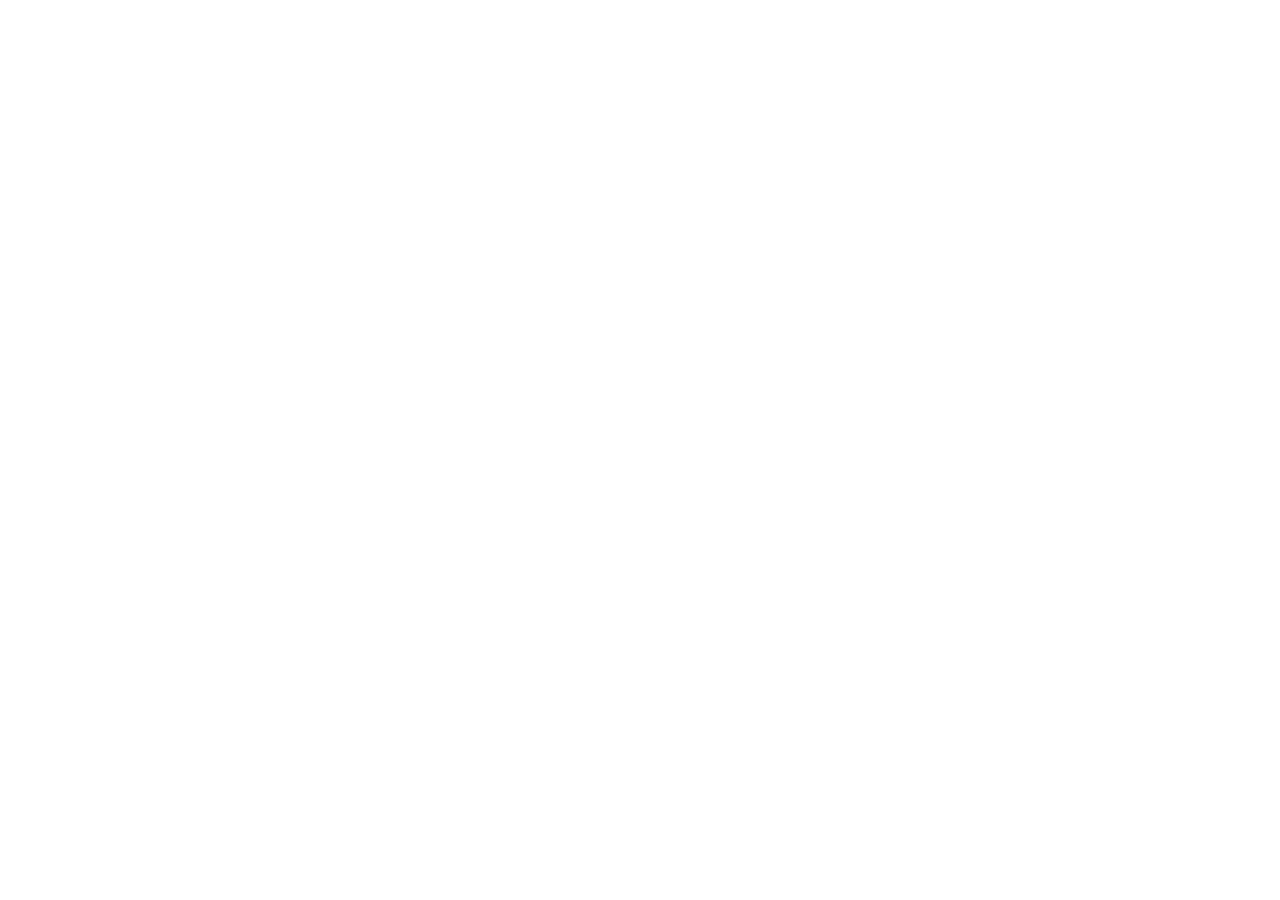
==== commit a877aca6: "Make GitHub the primary DeskPages destination and clarify downloads" ====
--- a/docs/index.html
+++ b/docs/index.html
@@ -1,24 +1,14 @@
 <!doctype html>
-<html lang="en"><head><meta charset="utf-8"><meta name="viewport" content="width=device-width,initial-scale=1"><title>DeskPages — Download for Windows 11</title><meta name="description" content="Download DeskPages for Windows 11. Organize desktop icons into pages, switch with keyboard or touchpad, and keep files in their original locations."><meta name="robots" content="index,follow"><link rel="canonical" href="https://adamabutoamy.github.io/DeskPages/"><meta property="og:type" content="website"><meta property="og:title" content="DeskPages — Download for Windows 11"><meta property="og:description" content="Download DeskPages for Windows 11. Organize desktop icons into pages, switch with keyboard or touchpad, and keep files in their original locations."><meta property="og:url" content="https://adamabutoamy.github.io/DeskPages/"><meta name="twitter:card" content="summary"><link rel="stylesheet" href="marketing.css"><script type="application/ld+json">{"@context": "https://schema.org", "@type": "SoftwareApplication", "name": "DeskPages", "url": "https://adamabutoamy.github.io/DeskPages/", "downloadUrl": "https://github.com/AdamAbuToamy/DeskPages/releases/download/v0.8.8-alpha.1/DeskPages-Setup-0.8.8.exe", "softwareVersion": "0.8.8 Alpha", "operatingSystem": "Windows 11 x64", "applicationCategory": "UtilitiesApplication", "description": "Download DeskPages for Windows 11. Organize desktop icons into pages, switch with keyboard or touchpad, and keep files in their original locations.", "author": {"@type": "Person", "name": "Adam Abu Toamy"}}</script></head><body>
-<header class="site-header"><a class="brand" href="./"><img src="assets/DeskPages.png" alt="" width="36" height="36">DeskPages</a><nav aria-label="Main navigation"><a href="#demo">See it work</a><a href="#real-ui">The app</a><a class="nav-download" href="#download">Download</a></nav></header>
-<main>
-<section class="hero"><div class="hero-copy"><span class="eyebrow"><span class="status-dot"></span> MADE FOR YOUR WINDOWS DESKTOP</span><h1>Same desktop.<br><span>A page for every project.</span></h1><p>Separate your desktop icons into pages for work, study and everything else. Switch the context. Keep your files exactly where they belong.</p><div class="actions"><a class="button primary" id="download" href="https://github.com/AdamAbuToamy/DeskPages/releases/download/v0.8.8-alpha.1/DeskPages-Setup-0.8.8.exe"><svg viewBox="0 0 20 20" aria-hidden="true"><path d="M10 2v11m-4-4 4 4 4-4M3 13v4h14v-4"/></svg>Download DeskPages 0.8.8</a><a class="button secondary" href="#demo">Try the desktop demo <span aria-hidden="true">↓</span></a></div><p class="release-note">Windows 11 x64 <span>·</span> Alpha preview <span>·</span> No account or cloud upload</p></div></section>
-<section id="demo" class="demo-section" aria-labelledby="demo-heading"><div class="section-top"><div><span class="eyebrow">THE WAY DESKPAGES WORKS</span><h2 id="demo-heading">Your icons change. Your desktop stays.</h2></div><span class="demo-label">Interactive browser demonstration</span></div>
-<div class="demo-shell"><div class="demo-toolbar"><div class="desktop-label"><span class="live-dot"></span><span id="page-label">Main · Page 1</span></div><div class="demo-navigation"><button id="previous" aria-label="Previous desktop page">←</button><button id="next" aria-label="Next desktop page">→</button><button id="replay">▶ Watch file move</button><button id="reset-demo">Reset</button></div></div>
-<div id="desktop" class="desktop" tabindex="0" role="group" aria-label="Interactive desktop. Use left and right arrows or swipe to change pages."><div class="wallpaper" aria-hidden="true"><div class="ribbon r1"></div><div class="ribbon r2"></div><div class="ribbon r3"></div></div><div id="icon-stage" class="icon-stage"></div>
-<div class="edge-zone edge-left" data-edge="-1" aria-label="Drag a file here for the previous page"></div><div class="edge-zone edge-right" data-edge="1" aria-label="Drag a file here for the next page"></div>
-<div class="unchanged-window" aria-hidden="true"><span class="window-dot"></span><span>Your open windows stay in place</span><span>—</span></div>
-<div id="hud" class="page-hud" aria-hidden="true"><span id="hud-number">1</span><i></i></div>
-<div id="page-panel" class="native-panel"><div class="window-title"><img src="assets/DeskPages.png" alt="" width="16" height="16"><span>DeskPages</span><button id="close-panel" aria-label="Close desktop pages panel">×</button></div><div class="panel-body"><h3>Desktop pages</h3><p>Win + arrows to switch on the desktop</p><div id="page-list" class="page-list"></div><div class="native-actions"><button id="open-page" class="win-primary">Open</button><button id="add-page">+ Page</button><button id="open-settings">Settings</button></div></div></div>
-<div id="settings-panel" class="native-panel settings-panel" hidden><div class="window-title"><span>DeskPages settings</span><button id="close-settings" aria-label="Close settings">×</button></div><div class="panel-body"><h3>Settings</h3><p>DeskPages · changes save automatically</p><div class="setting-row"><div>Language<small>Application language</small></div><span class="select-look">English ⌄</span></div><label class="setting-row"><span>Touchpad swipe<small>Switch pages with a supported gesture</small></span><input id="swipe-enabled" type="checkbox" role="switch" checked></label><label class="setting-row"><span>Drag between pages<small>Hold files at the screen edge</small></span><input id="drag-enabled" type="checkbox" role="switch" checked></label><label class="setting-row"><span>Page animation<small>Slide when changing pages</small></span><input id="animation-enabled" type="checkbox" role="switch" checked></label><label class="setting-row"><span>Page number<small>Briefly show the current page</small></span><input id="number-enabled" type="checkbox" role="switch" checked></label><p class="saved-note">Demo preferences apply to this preview.</p></div></div>
-<div class="taskbar"><div class="taskbar-centre"><span class="windows-logo" aria-label="Windows"></span><span class="search-pill">⌕ <span>Search</span></span><span class="task-folder" aria-hidden="true"></span><span class="task-app" aria-hidden="true">N</span></div><button id="tray-button" class="tray-button" aria-label="Open DeskPages from the tray"><img src="assets/DeskPages.png" alt="" width="20" height="20"></button></div>
-<div id="demo-cursor" class="demo-cursor" hidden aria-hidden="true">↖<span>Build notes.txt</span></div></div>
-<div class="demo-status"><div><strong id="demo-action" aria-live="polite">Open a page from the panel, or try the arrows.</strong><span id="path-label">Example files stay in C:\Users\Demo\Desktop\</span></div><div class="demo-pagination" id="pagination" aria-label="Desktop pages"></div></div></div>
-<div class="demo-explainer"><p><strong>Try it:</strong> switch pages with the arrows, swipe on your phone, or drag a file to an outer edge. Click the tray icon to open the page picker. “Watch file move” demonstrates an edge drag.</p><p class="disclosure">Browser recreation based on DeskPages 0.8.8 behavior and production UI. It does not control your real desktop. Original Windows-rendered app screenshots are shown below.</p></div>
-</section>
-<section class="behavior-grid"><article><span class="feature-number">01</span><h3>Only the icons switch.</h3><p>Your wallpaper, taskbar and application windows remain in place. DeskPages organizes desktop files and shortcuts into pages.</p></article><article><span class="feature-number">02</span><h3>Move a file between pages.</h3><p>Hold it at an outside screen edge, wait for the page to switch, then drop it. Its page membership changes; its file path does not.</p></article><article><span class="feature-number">03</span><h3>Use the controls you know.</h3><p>Win + ← / → while on the desktop, supported touchpad gestures, or the compact page picker in your tray.</p></article></section>
-<section id="real-ui" class="real-ui"><div class="section-top"><div><span class="eyebrow">THE ACTUAL APPLICATION UI</span><h2>Small windows. Familiar Windows controls.</h2><p>These images are rendered from the production WinForms code on Windows, using example page data. They are not AI images or redesigned mockups.</p></div><div class="language-toggle" aria-label="Screenshot language"><button data-screenshot-language="en" aria-pressed="true">English</button><button data-screenshot-language="ar" aria-pressed="false">العربية</button></div></div><div class="screenshot-grid"><figure><div class="screenshot-backdrop"><img id="pages-screenshot" src="assets/ui/pages-en.png" alt="Actual DeskPages desktop pages window rendered on Windows with sample Main, Work and Study pages" loading="lazy"></div><figcaption><strong>Desktop pages</strong><span>Open a page, add a page or go to Settings.</span></figcaption></figure><figure><div class="screenshot-backdrop"><img id="settings-screenshot" src="assets/ui/settings-en.png" alt="Actual DeskPages Settings window with four basic toggles" loading="lazy"></div><figcaption><strong>Settings</strong><span>The four basic toggles, with changes saved automatically.</span></figcaption></figure></div><p class="disclosure">The images demonstrate the real application windows. They are not a recording of Explorer, physical touchpad input or a full Windows installation test.</p></section>
-<section class="download-section"><img class="large-logo" src="assets/DeskPages.png" width="88" height="88" alt="DeskPages app icon"><div><h2>A little more organized.<br>Still your desktop.</h2><p>Download the Windows 11 x64 Alpha from the official GitHub release.</p></div><a class="button primary" data-download href="https://github.com/AdamAbuToamy/DeskPages/releases/download/v0.8.8-alpha.1/DeskPages-Setup-0.8.8.exe">Download DeskPages 0.8.8</a></section>
-<section class="installation-notes"><h3>Before you install</h3><p>This is an unsigned Alpha preview. Windows may show an unknown-publisher or SmartScreen warning. Review the release notes and checksums before running it. Uninstall through Windows Settings. If the agent is unavailable, use DeskPagesRescue.exe; do not manually delete page metadata while icons are hidden.</p><a href="https://github.com/AdamAbuToamy/DeskPages/releases/tag/v0.8.8-alpha.1">Release notes and checksums ↗</a></section>
-<section class="arabic-summary" lang="ar" dir="rtl"><h2>نفس سطح المكتب، وصفحة لكل مشروع.</h2><p>DeskPages ينظّم أيقونات سطح مكتب ويندوز في صفحات. التنقل يغيّر الأيقونات الظاهرة فقط؛ الخلفية والنوافذ المفتوحة ومسارات الملفات تبقى كما هي. جرّب المحاكاة أعلاه أو شاهد صور واجهة البرنامج الأصلية.</p></section>
-</main><footer><span>DeskPages · Created by Adam Abu Toamy</span><div><a href="https://github.com/AdamAbuToamy/DeskPages">GitHub</a><a href="https://github.com/AdamAbuToamy/DeskPages/blob/main/PRIVACY.txt">Privacy</a><a href="https://github.com/AdamAbuToamy/DeskPages/releases">All releases</a></div></footer><script src="demo.js" defer></script></body></html>+<html lang="en"><head>
+<meta charset="utf-8">
+<meta name="viewport" content="width=device-width,initial-scale=1">
+<title>DeskPages — Official GitHub Repository</title>
+<meta name="description" content="DeskPages for Windows 11: official source code, downloads and release notes on GitHub.">
+<link rel="canonical" href="https://github.com/AdamAbuToamy/DeskPages">
+<meta http-equiv="refresh" content="0; url=https://github.com/AdamAbuToamy/DeskPages">
+</head><body>
+<main><h1>DeskPages</h1>
+<p>The official project, downloads and documentation are on GitHub.</p>
+<p><a href="https://github.com/AdamAbuToamy/DeskPages">Open DeskPages on GitHub</a></p>
+<p lang="ar" dir="rtl">صفحة المشروع الرسمية والتحميل على <a href="https://github.com/AdamAbuToamy/DeskPages">GitHub — ديسك باجيس</a>.</p>
+</main></body></html>
